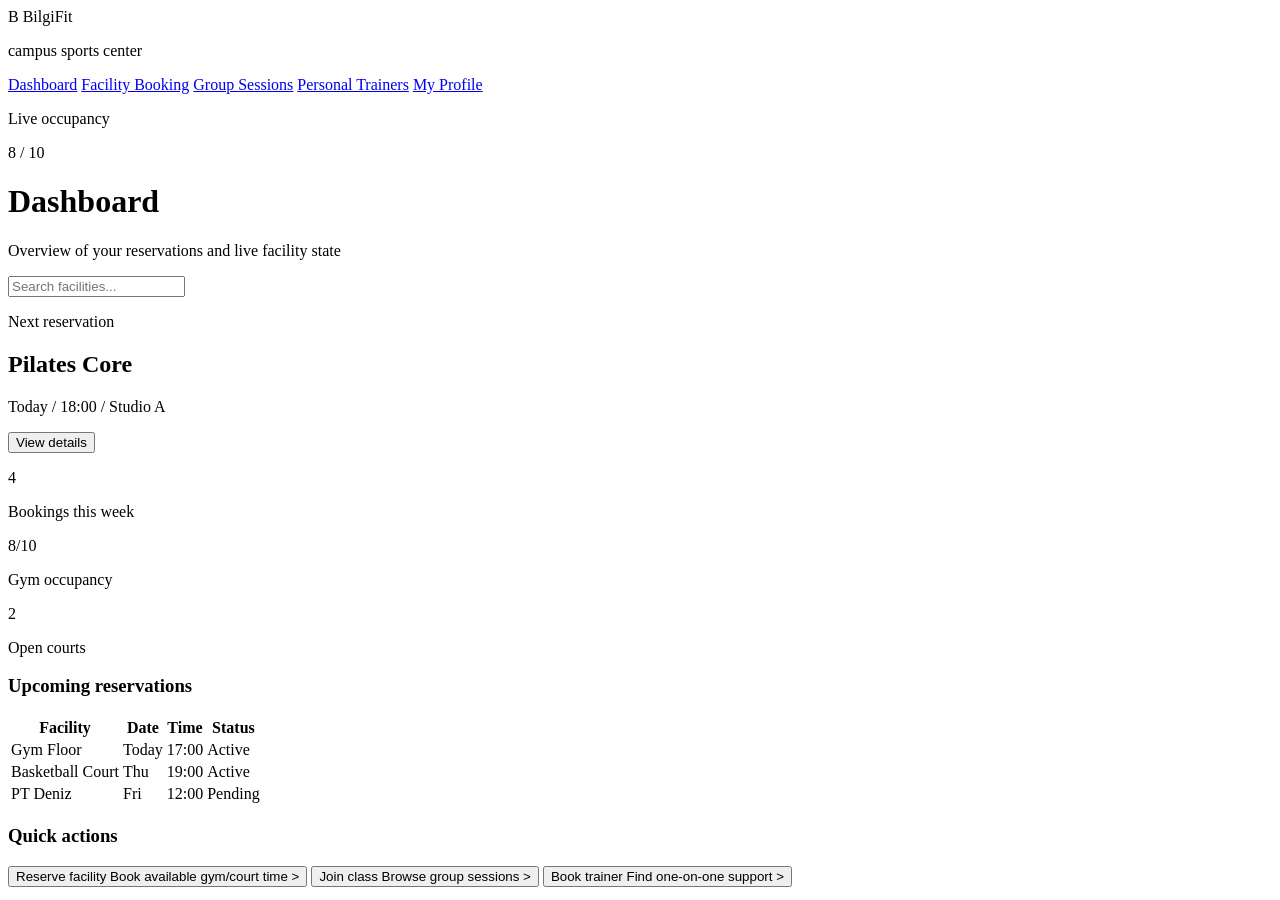
==== templates/dashboard.html @ ad2a16d9 "Rename dashboard.html to templates/dashboard.html" ====
<!DOCTYPE html>
<html lang="en">
<head>
  <meta charset="UTF-8" />
  <meta name="viewport" content="width=device-width, initial-scale=1.0" />
  <title>BilgiFit — Dashboard</title>
  <link rel="stylesheet" href="style.css" />
</head>
<body class="page-dashboard">
  <div class="app">
    <!-- SIDEBAR -->
    <aside class="sidebar">
      <div class="sidebar__top">
        <div class="brand">
          <span class="brand__badge">B</span>
          <span class="brand__name">BilgiFit</span>
        </div>
        <p class="sidebar__caption">campus sports center</p>

        <nav class="nav" aria-label="Primary">
          <a href="#dashboard" class="nav__item nav__item--active" data-route="dashboard">Dashboard</a>
          <a href="#facility" class="nav__item" data-route="facility">Facility Booking</a>
          <a href="#sessions" class="nav__item" data-route="sessions">Group Sessions</a>
          <a href="#trainers" class="nav__item" data-route="trainers">Personal Trainers</a>
          <a href="#profile" class="nav__item" data-route="profile">My Profile</a>
        </nav>
      </div>

      <div class="occupancy-card">
        <p class="occupancy-card__label">Live occupancy</p>
        <p class="occupancy-card__value"><span id="liveOccupied">8</span> / <span id="liveCapacity">10</span></p>
      </div>
    </aside>

    <!-- MAIN -->
    <main class="main">
      <header class="main__header">
        <div>
          <h1 class="page-title">Dashboard</h1>
          <p class="page-sub">Overview of your reservations and live facility state</p>
        </div>
        <div class="search">
          <input type="text" id="searchFacilities" placeholder="Search facilities..." aria-label="Search facilities" />
        </div>
      </header>

      <!-- TOP ROW: NEXT RESERVATION + STAT CARDS -->
      <section class="top-row">
        <article class="next-card">
          <p class="next-card__label">Next reservation</p>
          <h2 class="next-card__title">Pilates Core</h2>
          <p class="next-card__meta">Today / 18:00 / Studio A</p>
          <button type="button" class="btn btn--primary next-card__btn" id="viewDetailsBtn">View details</button>
        </article>

        <article class="stat-card stat-card--accent">
          <p class="stat-card__value" id="statBookings">4</p>
          <p class="stat-card__label">Bookings this week</p>
        </article>

        <article class="stat-card">
          <p class="stat-card__value"><span id="statOccupied">8</span>/<span id="statCapacity">10</span></p>
          <p class="stat-card__label">Gym occupancy</p>
        </article>

        <article class="stat-card">
          <p class="stat-card__value" id="statCourts">2</p>
          <p class="stat-card__label">Open courts</p>
        </article>
      </section>

      <!-- BOTTOM ROW: TABLE + QUICK ACTIONS -->
      <section class="bottom-row">
        <div class="reservations">
          <h3 class="section-title">Upcoming reservations</h3>

          <div class="table-card">
            <table class="table" id="reservationsTable">
              <thead>
                <tr>
                  <th>Facility</th>
                  <th>Date</th>
                  <th>Time</th>
                  <th>Status</th>
                </tr>
              </thead>
              <tbody id="reservationsBody">
                <tr>
                  <td class="td-strong">Gym Floor</td>
                  <td>Today</td>
                  <td>17:00</td>
                  <td><span class="badge badge--active">Active</span></td>
                </tr>
                <tr>
                  <td class="td-strong">Basketball Court</td>
                  <td>Thu</td>
                  <td>19:00</td>
                  <td><span class="badge badge--active">Active</span></td>
                </tr>
                <tr>
                  <td class="td-strong">PT Deniz</td>
                  <td>Fri</td>
                  <td>12:00</td>
                  <td><span class="badge badge--pending">Pending</span></td>
                </tr>
              </tbody>
            </table>
            <p class="table-empty" id="tableEmpty" hidden>No matching reservations.</p>
          </div>
        </div>

        <aside class="quick-actions">
          <h3 class="section-title">Quick actions</h3>

          <button type="button" class="quick-action" data-action="reserve">
            <span class="quick-action__body">
              <span class="quick-action__title">Reserve facility</span>
              <span class="quick-action__sub">Book available gym/court time</span>
            </span>
            <span class="quick-action__arrow" aria-hidden="true">&gt;</span>
          </button>

          <button type="button" class="quick-action" data-action="join">
            <span class="quick-action__body">
              <span class="quick-action__title">Join class</span>
              <span class="quick-action__sub">Browse group sessions</span>
            </span>
            <span class="quick-action__arrow" aria-hidden="true">&gt;</span>
          </button>

          <button type="button" class="quick-action" data-action="trainer">
            <span class="quick-action__body">
              <span class="quick-action__title">Book trainer</span>
              <span class="quick-action__sub">Find one-on-one support</span>
            </span>
            <span class="quick-action__arrow" aria-hidden="true">&gt;</span>
          </button>
        </aside>
      </section>

      <!-- TOAST -->
      <div class="toast" id="toast" role="status" aria-live="polite" hidden></div>
    </main>
  </div>

  <script src="dashboard.js"></script>
</body>
</html>
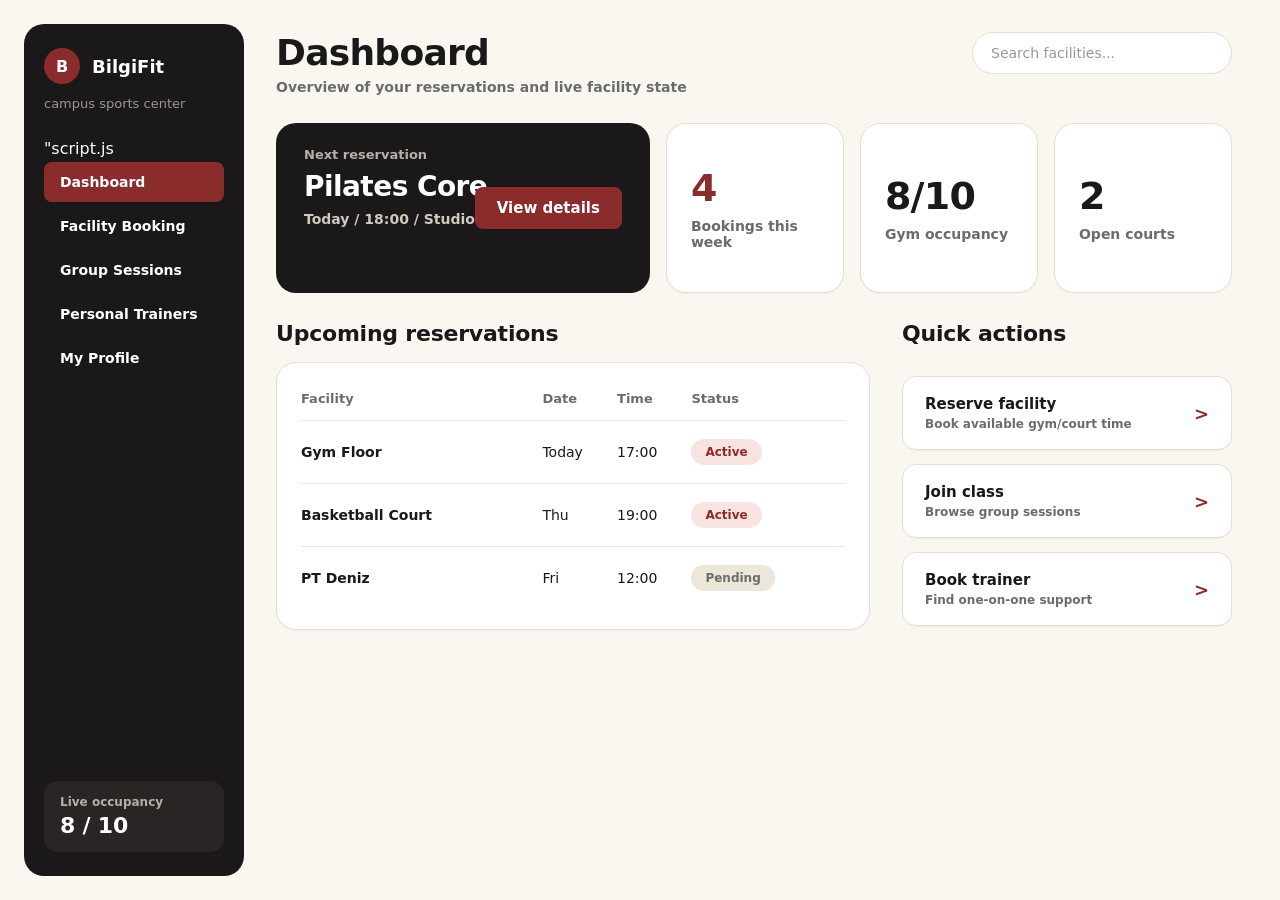
==== commit 84e496dd: "Update dashboard.html" ====
--- a/templates/dashboard.html
+++ b/templates/dashboard.html
@@ -4,7 +4,7 @@
   <meta charset="UTF-8" />
   <meta name="viewport" content="width=device-width, initial-scale=1.0" />
   <title>BilgiFit — Dashboard</title>
-  <link rel="stylesheet" href="style.css" />
+  <link rel="stylesheet" href="/static/style.css" />
 </head>
 <body class="page-dashboard">
   <div class="app">
@@ -17,7 +17,7 @@
         </div>
         <p class="sidebar__caption">campus sports center</p>
 
-        <nav class="nav" aria-label="Primary">
+        <nav class="nav" aria-label="Primary">"script.js
           <a href="#dashboard" class="nav__item nav__item--active" data-route="dashboard">Dashboard</a>
           <a href="#facility" class="nav__item" data-route="facility">Facility Booking</a>
           <a href="#sessions" class="nav__item" data-route="sessions">Group Sessions</a>
@@ -143,6 +143,6 @@
     </main>
   </div>
 
-  <script src="dashboard.js"></script>
+  <script src="/static/dashboard.js"></script>
 </body>
 </html>
--- a/static/style.css
+++ b/static/style.css
@@ -0,0 +1,709 @@
+/* ============================================================
+   BilgiFit — Shared design tokens
+   ============================================================ */
+:root {
+  --color-bg:        #FAF7F0;
+  --color-surface:   #FFFFFF;
+  --color-dark:      #1A1818;
+  --color-dark-2:    #2A2424;
+  --color-accent:    #8B2C2C;
+  --color-accent-h:  #7A2424;
+  --color-text:      #1A1818;
+  --color-muted:     #6B6B6B;
+  --color-muted-2:   #B5B0A8;
+  --color-border:    #E5DFD3;
+  --color-border-2:  #EDE7DA;
+  --color-error:     #C0392B;
+  --color-success:   #2E7D32;
+  --color-active-bg: #F7E4E1;
+  --color-pending-bg:#EDE7DA;
+
+  --radius-sm: 8px;
+  --radius-md: 14px;
+  --radius-lg: 20px;
+  --radius-xl: 24px;
+
+  --shadow-card: 0 1px 2px rgba(0, 0, 0, 0.04);
+
+  --font: "Inter", "Segoe UI", system-ui, -apple-system, sans-serif;
+}
+
+* { box-sizing: border-box; }
+
+html, body {
+  margin: 0;
+  padding: 0;
+  font-family: var(--font);
+  background: var(--color-bg);
+  color: var(--color-text);
+  min-height: 100vh;
+  -webkit-font-smoothing: antialiased;
+}
+
+button { font-family: inherit; }
+
+/* ============================================================
+   SHARED COMPONENTS
+   ============================================================ */
+.brand {
+  display: flex;
+  align-items: center;
+  gap: 12px;
+}
+
+.brand__badge {
+  width: 36px;
+  height: 36px;
+  border-radius: 50%;
+  background: var(--color-accent);
+  color: #FFF;
+  font-weight: 700;
+  display: grid;
+  place-items: center;
+  font-size: 16px;
+}
+
+.brand__name {
+  font-size: 18px;
+  font-weight: 700;
+}
+
+.btn {
+  font-weight: 600;
+  font-size: 15px;
+  border-radius: var(--radius-sm);
+  border: none;
+  cursor: pointer;
+  padding: 12px 22px;
+  transition: background 0.15s ease, transform 0.05s ease;
+}
+
+.btn:active { transform: translateY(1px); }
+
+.btn--primary {
+  background: var(--color-accent);
+  color: #FFFFFF;
+}
+.btn--primary:hover { background: var(--color-accent-h); }
+
+.btn--block {
+  display: block;
+  width: 100%;
+  margin-top: 8px;
+  padding: 14px 24px;
+}
+
+/* ============================================================
+   LOGIN PAGE (index.html)
+   ============================================================ */
+.split {
+  display: grid;
+  grid-template-columns: minmax(0, 1fr) minmax(0, 1fr);
+  min-height: 100vh;
+  padding: 24px;
+  gap: 24px;
+}
+
+.panel {
+  border-radius: var(--radius-lg);
+  padding: 48px;
+  display: flex;
+  flex-direction: column;
+}
+
+.panel--dark {
+  background: var(--color-dark);
+  color: #FFFFFF;
+  justify-content: space-between;
+  min-height: calc(100vh - 48px);
+}
+
+.panel--light {
+  background: var(--color-bg);
+  justify-content: center;
+  align-items: center;
+}
+
+.hero {
+  margin-top: 48px;
+  max-width: 480px;
+}
+
+.hero__title {
+  font-size: 44px;
+  line-height: 1.1;
+  font-weight: 800;
+  margin: 0 0 24px;
+  letter-spacing: -0.02em;
+}
+
+.hero__lede {
+  font-size: 16px;
+  line-height: 1.6;
+  color: #CFC9BF;
+  font-weight: 600;
+  margin: 0;
+}
+
+.slot-card {
+  background: var(--color-dark-2);
+  border-radius: var(--radius-md);
+  padding: 20px 24px;
+  max-width: 320px;
+}
+
+.slot-card__label {
+  margin: 0 0 6px;
+  font-size: 13px;
+  color: #B5B0A8;
+}
+
+.slot-card__value {
+  margin: 0;
+  font-size: 22px;
+  font-weight: 700;
+}
+
+.form-wrap {
+  width: 100%;
+  max-width: 420px;
+}
+
+.form-head__title {
+  font-size: 40px;
+  font-weight: 800;
+  margin: 0 0 6px;
+  letter-spacing: -0.02em;
+}
+
+.form-head__sub {
+  margin: 0 0 28px;
+  color: var(--color-muted);
+  font-weight: 600;
+  font-size: 14px;
+}
+
+.tabs {
+  display: inline-flex;
+  gap: 8px;
+  margin-bottom: 28px;
+}
+
+.tab {
+  border: 1px solid var(--color-border);
+  background: var(--color-surface);
+  color: var(--color-text);
+  font-weight: 600;
+  font-size: 14px;
+  padding: 10px 24px;
+  border-radius: 999px;
+  cursor: pointer;
+  transition: all 0.15s ease;
+}
+
+.tab:hover { border-color: #C9C2B3; }
+
+.tab--active {
+  background: var(--color-accent);
+  border-color: var(--color-accent);
+  color: #FFFFFF;
+}
+
+.field { margin-bottom: 18px; }
+
+.field label {
+  display: block;
+  font-size: 13px;
+  font-weight: 600;
+  color: var(--color-muted);
+  margin-bottom: 6px;
+}
+
+.field input {
+  width: 100%;
+  font-family: inherit;
+  font-size: 15px;
+  padding: 12px 16px;
+  border: 1px solid var(--color-border);
+  border-radius: var(--radius-sm);
+  background: var(--color-surface);
+  color: var(--color-text);
+  transition: border-color 0.15s ease, box-shadow 0.15s ease;
+}
+
+.field input:focus {
+  outline: none;
+  border-color: var(--color-accent);
+  box-shadow: 0 0 0 3px rgba(139, 44, 44, 0.12);
+}
+
+.field.has-error input {
+  border-color: var(--color-error);
+  background: #FDF4F3;
+}
+
+.field.has-error input:focus {
+  box-shadow: 0 0 0 3px rgba(192, 57, 43, 0.15);
+}
+
+.error {
+  margin: 6px 0 0;
+  font-size: 12px;
+  color: var(--color-error);
+  min-height: 16px;
+  font-weight: 600;
+}
+
+.link-muted {
+  display: inline-block;
+  margin-top: 16px;
+  color: var(--color-accent);
+  text-decoration: none;
+  font-size: 14px;
+  font-weight: 600;
+}
+
+.link-muted:hover { text-decoration: underline; }
+
+.form-banner {
+  margin-top: 18px;
+  padding: 12px 16px;
+  border-radius: var(--radius-sm);
+  font-size: 14px;
+  font-weight: 600;
+}
+
+.form-banner.is-success {
+  background: #E7F3E8;
+  color: var(--color-success);
+}
+
+.form-banner.is-error {
+  background: #FDECEA;
+  color: var(--color-error);
+}
+
+/* ============================================================
+   DASHBOARD PAGE (dashboard.html)
+   ============================================================ */
+.page-dashboard { background: var(--color-bg); }
+
+.app {
+  display: grid;
+  grid-template-columns: 220px minmax(0, 1fr);
+  gap: 32px;
+  padding: 24px;
+  min-height: 100vh;
+  align-items: stretch;
+}
+
+/* --- SIDEBAR --- */
+.sidebar {
+  background: var(--color-dark);
+  color: #FFFFFF;
+  border-radius: var(--radius-lg);
+  padding: 24px 20px;
+  display: flex;
+  flex-direction: column;
+  justify-content: space-between;
+  min-height: calc(100vh - 48px);
+  position: sticky;
+  top: 24px;
+}
+
+.sidebar__caption {
+  margin: 12px 0 28px;
+  font-size: 13px;
+  color: #9D9690;
+}
+
+.nav {
+  display: flex;
+  flex-direction: column;
+  gap: 4px;
+}
+
+.nav__item {
+  display: block;
+  padding: 12px 16px;
+  color: #FFFFFF;
+  text-decoration: none;
+  font-size: 14px;
+  font-weight: 600;
+  border-radius: var(--radius-sm);
+  transition: background 0.15s ease, color 0.15s ease;
+}
+
+.nav__item:hover {
+  background: rgba(255, 255, 255, 0.06);
+}
+
+.nav__item--active {
+  background: var(--color-accent);
+  color: #FFFFFF;
+}
+
+.nav__item--active:hover {
+  background: var(--color-accent);
+}
+
+.occupancy-card {
+  background: var(--color-dark-2);
+  border-radius: var(--radius-md);
+  padding: 14px 16px;
+  margin-top: 16px;
+}
+
+.occupancy-card__label {
+  margin: 0 0 4px;
+  font-size: 12px;
+  color: #B5B0A8;
+  font-weight: 600;
+}
+
+.occupancy-card__value {
+  margin: 0;
+  font-size: 22px;
+  font-weight: 800;
+  letter-spacing: -0.01em;
+}
+
+/* --- MAIN --- */
+.main {
+  display: flex;
+  flex-direction: column;
+  gap: 28px;
+  padding: 8px 24px 24px 0;
+}
+
+.main__header {
+  display: flex;
+  align-items: flex-start;
+  justify-content: space-between;
+  gap: 24px;
+}
+
+.page-title {
+  font-size: 36px;
+  font-weight: 800;
+  letter-spacing: -0.02em;
+  margin: 0 0 6px;
+}
+
+.page-sub {
+  margin: 0;
+  color: var(--color-muted);
+  font-weight: 600;
+  font-size: 14px;
+}
+
+.search {
+  flex-shrink: 0;
+}
+
+.search input {
+  width: 260px;
+  font-family: inherit;
+  font-size: 14px;
+  padding: 12px 18px;
+  border: 1px solid var(--color-border);
+  border-radius: 999px;
+  background: var(--color-surface);
+  color: var(--color-text);
+  transition: border-color 0.15s ease, box-shadow 0.15s ease;
+}
+
+.search input::placeholder { color: #9D9690; }
+
+.search input:focus {
+  outline: none;
+  border-color: var(--color-accent);
+  box-shadow: 0 0 0 3px rgba(139, 44, 44, 0.12);
+}
+
+/* --- TOP ROW: NEXT RESERVATION + STAT CARDS --- */
+.top-row {
+  display: grid;
+  grid-template-columns: 2.1fr 1fr 1fr 1fr;
+  gap: 16px;
+  align-items: stretch;
+}
+
+.next-card {
+  background: var(--color-dark);
+  color: #FFFFFF;
+  border-radius: var(--radius-lg);
+  padding: 24px 150px 24px 28px;
+  display: flex;
+  flex-direction: column;
+  gap: 8px;
+  position: relative;
+  min-height: 170px;
+}
+
+.next-card__label {
+  margin: 0;
+  font-size: 13px;
+  color: #B5B0A8;
+  font-weight: 600;
+}
+
+.next-card__title {
+  margin: 0;
+  font-size: 28px;
+  font-weight: 800;
+  letter-spacing: -0.02em;
+  white-space: nowrap;
+}
+
+.next-card__meta {
+  margin: 0;
+  color: #CFC9BF;
+  font-size: 14px;
+  font-weight: 600;
+}
+
+.next-card__btn {
+  position: absolute;
+  right: 28px;
+  top: 50%;
+  transform: translateY(-50%);
+  padding: 12px 22px;
+}
+
+.stat-card {
+  background: var(--color-surface);
+  border: 1px solid var(--color-border);
+  border-radius: var(--radius-lg);
+  padding: 24px;
+  display: flex;
+  flex-direction: column;
+  justify-content: center;
+  min-height: 170px;
+  box-shadow: var(--shadow-card);
+}
+
+.stat-card__value {
+  margin: 0 0 8px;
+  font-size: 38px;
+  font-weight: 800;
+  letter-spacing: -0.02em;
+  color: var(--color-text);
+}
+
+.stat-card--accent .stat-card__value {
+  color: var(--color-accent);
+}
+
+.stat-card__label {
+  margin: 0;
+  color: var(--color-muted);
+  font-weight: 600;
+  font-size: 14px;
+}
+
+/* --- BOTTOM ROW: TABLE + QUICK ACTIONS --- */
+.bottom-row {
+  display: grid;
+  grid-template-columns: minmax(0, 1.8fr) minmax(0, 1fr);
+  gap: 32px;
+  align-items: start;
+}
+
+.section-title {
+  font-size: 22px;
+  font-weight: 800;
+  margin: 0 0 16px;
+  letter-spacing: -0.01em;
+}
+
+.table-card {
+  background: var(--color-surface);
+  border: 1px solid var(--color-border);
+  border-radius: var(--radius-lg);
+  padding: 20px 24px;
+  box-shadow: var(--shadow-card);
+}
+
+.table {
+  width: 100%;
+  border-collapse: collapse;
+}
+
+.table th {
+  text-align: left;
+  font-size: 13px;
+  font-weight: 600;
+  color: var(--color-muted);
+  padding: 8px 0 14px;
+  border-bottom: 1px solid var(--color-border-2);
+}
+
+.table td {
+  padding: 18px 0;
+  border-bottom: 1px solid var(--color-border-2);
+  font-size: 14px;
+  color: var(--color-text);
+}
+
+.table tr:last-child td { border-bottom: none; }
+
+.td-strong { font-weight: 700; }
+
+.badge {
+  display: inline-block;
+  padding: 6px 14px;
+  border-radius: 999px;
+  font-size: 12px;
+  font-weight: 700;
+}
+
+.badge--active {
+  background: var(--color-active-bg);
+  color: var(--color-accent);
+}
+
+.badge--pending {
+  background: var(--color-pending-bg);
+  color: var(--color-muted);
+}
+
+.table-empty {
+  margin: 16px 0 0;
+  color: var(--color-muted);
+  font-size: 14px;
+  text-align: center;
+}
+
+/* --- QUICK ACTIONS --- */
+.quick-actions {
+  display: flex;
+  flex-direction: column;
+  gap: 14px;
+}
+
+.quick-action {
+  display: flex;
+  align-items: center;
+  justify-content: space-between;
+  background: var(--color-surface);
+  border: 1px solid var(--color-border);
+  border-radius: var(--radius-md);
+  padding: 18px 22px;
+  cursor: pointer;
+  text-align: left;
+  transition: border-color 0.15s ease, transform 0.05s ease, box-shadow 0.15s ease;
+  box-shadow: var(--shadow-card);
+}
+
+.quick-action:hover {
+  border-color: var(--color-accent);
+  box-shadow: 0 2px 6px rgba(139, 44, 44, 0.08);
+}
+
+.quick-action:active { transform: translateY(1px); }
+
+.quick-action__body {
+  display: flex;
+  flex-direction: column;
+  gap: 4px;
+}
+
+.quick-action__title {
+  font-weight: 700;
+  font-size: 15px;
+  color: var(--color-text);
+}
+
+.quick-action__sub {
+  font-size: 12px;
+  color: var(--color-muted);
+  font-weight: 600;
+}
+
+.quick-action__arrow {
+  color: var(--color-accent);
+  font-weight: 800;
+  font-size: 18px;
+}
+
+/* --- TOAST --- */
+.toast {
+  position: fixed;
+  bottom: 32px;
+  right: 32px;
+  background: var(--color-dark);
+  color: #FFFFFF;
+  padding: 14px 20px;
+  border-radius: var(--radius-md);
+  font-weight: 600;
+  font-size: 14px;
+  box-shadow: 0 8px 24px rgba(0, 0, 0, 0.2);
+  z-index: 100;
+  animation: toast-in 0.2s ease;
+}
+
+@keyframes toast-in {
+  from { opacity: 0; transform: translateY(10px); }
+  to { opacity: 1; transform: translateY(0); }
+}
+
+/* ============================================================
+   RESPONSIVE
+   ============================================================ */
+@media (max-width: 1100px) {
+  .top-row {
+    grid-template-columns: 1fr 1fr;
+  }
+  .next-card { grid-column: span 2; }
+}
+
+@media (max-width: 900px) {
+  /* Login */
+  .split {
+    grid-template-columns: 1fr;
+    padding: 16px;
+    gap: 16px;
+  }
+  .panel { padding: 32px; }
+  .panel--dark { min-height: auto; }
+  .hero__title { font-size: 32px; }
+  .form-head__title { font-size: 30px; }
+
+  /* Dashboard */
+  .app {
+    grid-template-columns: 1fr;
+    gap: 16px;
+    padding: 16px;
+  }
+  .sidebar {
+    position: static;
+    min-height: auto;
+  }
+  .main { padding: 0; }
+  .main__header { flex-direction: column; align-items: stretch; }
+  .search input { width: 100%; }
+  .top-row {
+    grid-template-columns: 1fr 1fr;
+  }
+  .next-card {
+    grid-column: span 2;
+    min-height: auto;
+  }
+  .next-card__btn {
+    position: static;
+    transform: none;
+    margin-top: 12px;
+    align-self: flex-start;
+  }
+  .bottom-row {
+    grid-template-columns: 1fr;
+  }
+}
+
+@media (max-width: 600px) {
+  .top-row {
+    grid-template-columns: 1fr;
+  }
+  .next-card { grid-column: span 1; }
+}
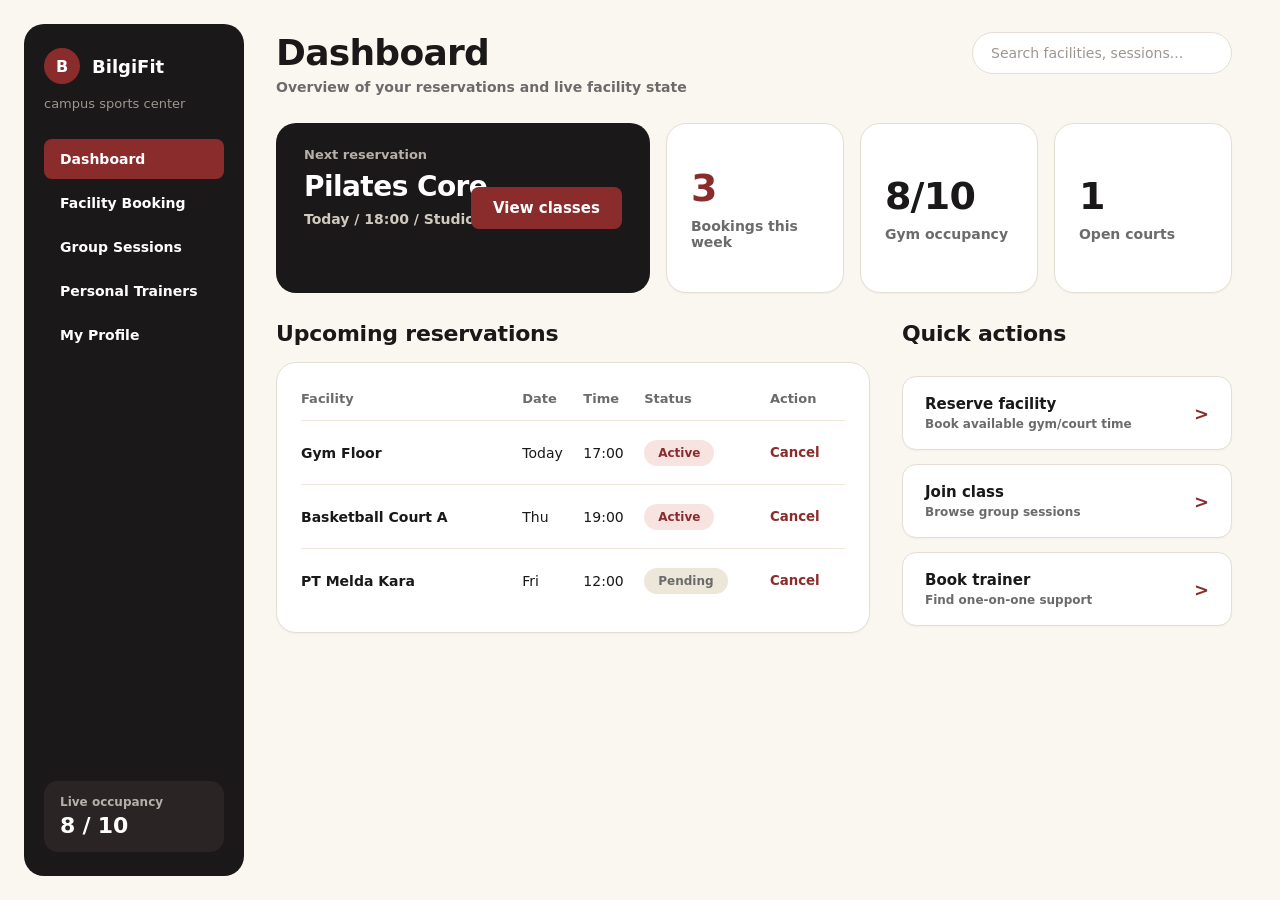
==== commit a17c6853: "Complete BilgiFit final prototype and report" ====
--- a/templates/dashboard.html
+++ b/templates/dashboard.html
@@ -3,12 +3,11 @@
 <head>
   <meta charset="UTF-8" />
   <meta name="viewport" content="width=device-width, initial-scale=1.0" />
-  <title>BilgiFit — Dashboard</title>
+  <title>BilgiFit - Dashboard</title>
   <link rel="stylesheet" href="/static/style.css" />
 </head>
 <body class="page-dashboard">
   <div class="app">
-    <!-- SIDEBAR -->
     <aside class="sidebar">
       <div class="sidebar__top">
         <div class="brand">
@@ -17,7 +16,7 @@
         </div>
         <p class="sidebar__caption">campus sports center</p>
 
-        <nav class="nav" aria-label="Primary">"script.js
+        <nav class="nav" aria-label="Primary">
           <a href="#dashboard" class="nav__item nav__item--active" data-route="dashboard">Dashboard</a>
           <a href="#facility" class="nav__item" data-route="facility">Facility Booking</a>
           <a href="#sessions" class="nav__item" data-route="sessions">Group Sessions</a>
@@ -28,120 +27,37 @@
 
       <div class="occupancy-card">
         <p class="occupancy-card__label">Live occupancy</p>
-        <p class="occupancy-card__value"><span id="liveOccupied">8</span> / <span id="liveCapacity">10</span></p>
+        <p class="occupancy-card__value"><span id="liveOccupied">7</span> / <span id="liveCapacity">10</span></p>
       </div>
     </aside>
 
-    <!-- MAIN -->
     <main class="main">
       <header class="main__header">
         <div>
-          <h1 class="page-title">Dashboard</h1>
-          <p class="page-sub">Overview of your reservations and live facility state</p>
+          <h1 class="page-title" id="pageTitle">Dashboard</h1>
+          <p class="page-sub" id="pageSub">Overview of your reservations and live facility state</p>
         </div>
         <div class="search">
-          <input type="text" id="searchFacilities" placeholder="Search facilities..." aria-label="Search facilities" />
+          <input type="text" id="globalSearch" placeholder="Search facilities, sessions..." aria-label="Search" />
         </div>
       </header>
 
-      <!-- TOP ROW: NEXT RESERVATION + STAT CARDS -->
-      <section class="top-row">
-        <article class="next-card">
-          <p class="next-card__label">Next reservation</p>
-          <h2 class="next-card__title">Pilates Core</h2>
-          <p class="next-card__meta">Today / 18:00 / Studio A</p>
-          <button type="button" class="btn btn--primary next-card__btn" id="viewDetailsBtn">View details</button>
-        </article>
-
-        <article class="stat-card stat-card--accent">
-          <p class="stat-card__value" id="statBookings">4</p>
-          <p class="stat-card__label">Bookings this week</p>
-        </article>
-
-        <article class="stat-card">
-          <p class="stat-card__value"><span id="statOccupied">8</span>/<span id="statCapacity">10</span></p>
-          <p class="stat-card__label">Gym occupancy</p>
-        </article>
-
-        <article class="stat-card">
-          <p class="stat-card__value" id="statCourts">2</p>
-          <p class="stat-card__label">Open courts</p>
-        </article>
-      </section>
-
-      <!-- BOTTOM ROW: TABLE + QUICK ACTIONS -->
-      <section class="bottom-row">
-        <div class="reservations">
-          <h3 class="section-title">Upcoming reservations</h3>
-
-          <div class="table-card">
-            <table class="table" id="reservationsTable">
-              <thead>
-                <tr>
-                  <th>Facility</th>
-                  <th>Date</th>
-                  <th>Time</th>
-                  <th>Status</th>
-                </tr>
-              </thead>
-              <tbody id="reservationsBody">
-                <tr>
-                  <td class="td-strong">Gym Floor</td>
-                  <td>Today</td>
-                  <td>17:00</td>
-                  <td><span class="badge badge--active">Active</span></td>
-                </tr>
-                <tr>
-                  <td class="td-strong">Basketball Court</td>
-                  <td>Thu</td>
-                  <td>19:00</td>
-                  <td><span class="badge badge--active">Active</span></td>
-                </tr>
-                <tr>
-                  <td class="td-strong">PT Deniz</td>
-                  <td>Fri</td>
-                  <td>12:00</td>
-                  <td><span class="badge badge--pending">Pending</span></td>
-                </tr>
-              </tbody>
-            </table>
-            <p class="table-empty" id="tableEmpty" hidden>No matching reservations.</p>
-          </div>
-        </div>
-
-        <aside class="quick-actions">
-          <h3 class="section-title">Quick actions</h3>
-
-          <button type="button" class="quick-action" data-action="reserve">
-            <span class="quick-action__body">
-              <span class="quick-action__title">Reserve facility</span>
-              <span class="quick-action__sub">Book available gym/court time</span>
-            </span>
-            <span class="quick-action__arrow" aria-hidden="true">&gt;</span>
-          </button>
-
-          <button type="button" class="quick-action" data-action="join">
-            <span class="quick-action__body">
-              <span class="quick-action__title">Join class</span>
-              <span class="quick-action__sub">Browse group sessions</span>
-            </span>
-            <span class="quick-action__arrow" aria-hidden="true">&gt;</span>
-          </button>
-
-          <button type="button" class="quick-action" data-action="trainer">
-            <span class="quick-action__body">
-              <span class="quick-action__title">Book trainer</span>
-              <span class="quick-action__sub">Find one-on-one support</span>
-            </span>
-            <span class="quick-action__arrow" aria-hidden="true">&gt;</span>
-          </button>
-        </aside>
-      </section>
-
-      <!-- TOAST -->
-      <div class="toast" id="toast" role="status" aria-live="polite" hidden></div>
+      <section id="content" class="content-shell" aria-live="polite"></section>
     </main>
   </div>
+
+  <div class="modal-overlay" id="modalOverlay" hidden>
+    <section class="modal" role="dialog" aria-modal="true" aria-labelledby="modalTitle">
+      <h2 class="modal__title" id="modalTitle">Confirm Reservation</h2>
+      <p class="modal__body" id="modalBody">Please confirm this booking.</p>
+      <div class="modal__actions">
+        <button type="button" class="btn btn--ghost" id="cancelModalBtn">Cancel</button>
+        <button type="button" class="btn btn--primary" id="confirmModalBtn">Confirm</button>
+      </div>
+    </section>
+  </div>
+
+  <div class="toast" id="toast" role="status" aria-live="polite" hidden></div>
 
   <script src="/static/dashboard.js"></script>
 </body>
--- a/static/style.css
+++ b/static/style.css
@@ -86,6 +86,21 @@
 }
 .btn--primary:hover { background: var(--color-accent-h); }
 
+.btn--ghost {
+  background: var(--color-surface);
+  color: var(--color-text);
+  border: 1px solid var(--color-border);
+}
+
+.btn--ghost:hover { border-color: var(--color-accent); }
+
+.btn--disabled,
+.btn:disabled {
+  background: var(--color-border);
+  color: var(--color-muted);
+  cursor: not-allowed;
+}
+
 .btn--block {
   display: block;
   width: 100%;
@@ -376,6 +391,12 @@
   padding: 8px 24px 24px 0;
 }
 
+.content-shell {
+  display: flex;
+  flex-direction: column;
+  gap: 28px;
+}
+
 .main__header {
   display: flex;
   align-items: flex-start;
@@ -549,6 +570,17 @@
 .table tr:last-child td { border-bottom: none; }
 
 .td-strong { font-weight: 700; }
+
+.text-btn {
+  border: none;
+  background: transparent;
+  color: var(--color-accent);
+  font-weight: 700;
+  cursor: pointer;
+  padding: 6px 0;
+}
+
+.text-btn:hover { text-decoration: underline; }
 
 .badge {
   display: inline-block;
@@ -643,6 +675,275 @@
   animation: toast-in 0.2s ease;
 }
 
+/* --- MULTI-SCREEN BOOKING PROTOTYPE --- */
+.filters {
+  display: flex;
+  flex-wrap: wrap;
+  gap: 10px;
+}
+
+.filter-btn {
+  border: 1px solid var(--color-border);
+  background: var(--color-surface);
+  color: var(--color-text);
+  border-radius: var(--radius-sm);
+  cursor: pointer;
+  font-family: inherit;
+  font-size: 14px;
+  font-weight: 700;
+  padding: 10px 18px;
+}
+
+.filter-btn:hover { border-color: var(--color-accent); }
+
+.filter-btn--active {
+  background: var(--color-dark);
+  border-color: var(--color-dark);
+  color: #FFFFFF;
+}
+
+.cards-grid {
+  display: grid;
+  grid-template-columns: repeat(3, minmax(0, 1fr));
+  gap: 18px;
+}
+
+.cards-grid--two {
+  grid-template-columns: repeat(2, minmax(0, 1fr));
+}
+
+.booking-card {
+  background: var(--color-surface);
+  border: 1px solid var(--color-border);
+  border-radius: var(--radius-md);
+  box-shadow: var(--shadow-card);
+  display: flex;
+  flex-direction: column;
+  gap: 16px;
+  min-height: 210px;
+  padding: 22px;
+}
+
+.booking-card__head {
+  display: flex;
+  align-items: flex-start;
+  justify-content: space-between;
+  gap: 16px;
+}
+
+.booking-card h2,
+.profile-card h2 {
+  color: var(--color-text);
+  font-size: 18px;
+  font-weight: 800;
+  line-height: 1.25;
+  margin: 0 0 4px;
+}
+
+.booking-card p,
+.profile-card p {
+  color: var(--color-muted);
+  font-size: 13px;
+  font-weight: 600;
+  line-height: 1.5;
+  margin: 0;
+}
+
+.booking-card__meta {
+  margin-top: auto;
+}
+
+.capacity-row {
+  display: flex;
+  justify-content: space-between;
+  gap: 16px;
+  color: var(--color-muted);
+  font-size: 13px;
+  font-weight: 700;
+}
+
+.capacity-row strong {
+  color: var(--color-text);
+}
+
+.capacity-bar {
+  background: var(--color-border);
+  border-radius: 999px;
+  height: 8px;
+  overflow: hidden;
+}
+
+.capacity-fill {
+  display: block;
+  height: 100%;
+  border-radius: inherit;
+}
+
+.capacity-fill--low { background: var(--color-success); }
+.capacity-fill--mid { background: #B85C1C; }
+.capacity-fill--high { background: var(--color-accent); }
+
+.level-badge {
+  border: 1px solid var(--color-border);
+  border-radius: 999px;
+  color: var(--color-muted);
+  flex-shrink: 0;
+  font-size: 12px;
+  font-weight: 800;
+  padding: 6px 10px;
+}
+
+.trainer-head {
+  align-items: center;
+  display: flex;
+  gap: 14px;
+}
+
+.trainer-avatar,
+.profile-card__avatar {
+  align-items: center;
+  background: var(--color-active-bg);
+  border-radius: 50%;
+  color: var(--color-accent);
+  display: flex;
+  flex-shrink: 0;
+  font-weight: 800;
+  justify-content: center;
+}
+
+.trainer-avatar {
+  height: 48px;
+  width: 48px;
+}
+
+.profile-card {
+  background: var(--color-surface);
+  border: 1px solid var(--color-border);
+  border-radius: var(--radius-md);
+  box-shadow: var(--shadow-card);
+  max-width: 760px;
+  padding: 28px;
+}
+
+.profile-card__header {
+  align-items: center;
+  display: flex;
+  gap: 18px;
+  margin-bottom: 24px;
+}
+
+.profile-card__avatar {
+  height: 64px;
+  width: 64px;
+}
+
+.profile-form {
+  display: grid;
+  gap: 18px;
+  grid-template-columns: repeat(2, minmax(0, 1fr));
+}
+
+.profile-form label {
+  color: var(--color-muted);
+  display: flex;
+  flex-direction: column;
+  font-size: 13px;
+  font-weight: 700;
+  gap: 7px;
+}
+
+.profile-form input {
+  background: var(--color-bg);
+  border: 1px solid var(--color-border);
+  border-radius: var(--radius-sm);
+  color: var(--color-text);
+  font-family: inherit;
+  font-size: 14px;
+  padding: 12px 14px;
+}
+
+.profile-form input:focus {
+  border-color: var(--color-accent);
+  box-shadow: 0 0 0 3px rgba(139, 44, 44, 0.12);
+  outline: none;
+}
+
+.membership-card {
+  align-items: center;
+  border: 1px solid var(--color-border);
+  border-radius: var(--radius-sm);
+  display: flex;
+  justify-content: space-between;
+  gap: 20px;
+  margin-top: 24px;
+  padding: 16px 18px;
+}
+
+.membership-card__title {
+  color: var(--color-text) !important;
+  font-size: 15px !important;
+  font-weight: 800 !important;
+}
+
+.profile-card__save {
+  margin-top: 22px;
+}
+
+.empty-state {
+  background: var(--color-surface);
+  border: 1px dashed var(--color-border);
+  border-radius: var(--radius-md);
+  color: var(--color-muted);
+  font-weight: 700;
+  margin: 0;
+  padding: 28px;
+  text-align: center;
+}
+
+.modal-overlay {
+  align-items: center;
+  background: rgba(26, 24, 24, 0.48);
+  display: flex;
+  inset: 0;
+  justify-content: center;
+  padding: 24px;
+  position: fixed;
+  z-index: 200;
+}
+
+.modal-overlay[hidden] {
+  display: none;
+}
+
+.modal {
+  background: var(--color-surface);
+  border-radius: var(--radius-md);
+  box-shadow: 0 18px 60px rgba(0, 0, 0, 0.24);
+  max-width: 420px;
+  padding: 28px;
+  width: 100%;
+}
+
+.modal__title {
+  font-size: 22px;
+  font-weight: 800;
+  margin: 0 0 10px;
+}
+
+.modal__body {
+  color: var(--color-muted);
+  font-size: 15px;
+  font-weight: 600;
+  line-height: 1.55;
+  margin: 0 0 22px;
+}
+
+.modal__actions {
+  display: flex;
+  gap: 12px;
+  justify-content: flex-end;
+}
+
 @keyframes toast-in {
   from { opacity: 0; transform: translateY(10px); }
   to { opacity: 1; transform: translateY(0); }
@@ -699,6 +1000,10 @@
   .bottom-row {
     grid-template-columns: 1fr;
   }
+  .cards-grid,
+  .cards-grid--two {
+    grid-template-columns: 1fr;
+  }
 }
 
 @media (max-width: 600px) {
@@ -706,4 +1011,12 @@
     grid-template-columns: 1fr;
   }
   .next-card { grid-column: span 1; }
-}
+  .profile-form {
+    grid-template-columns: 1fr;
+  }
+  .membership-card,
+  .modal__actions {
+    align-items: stretch;
+    flex-direction: column;
+  }
+}
